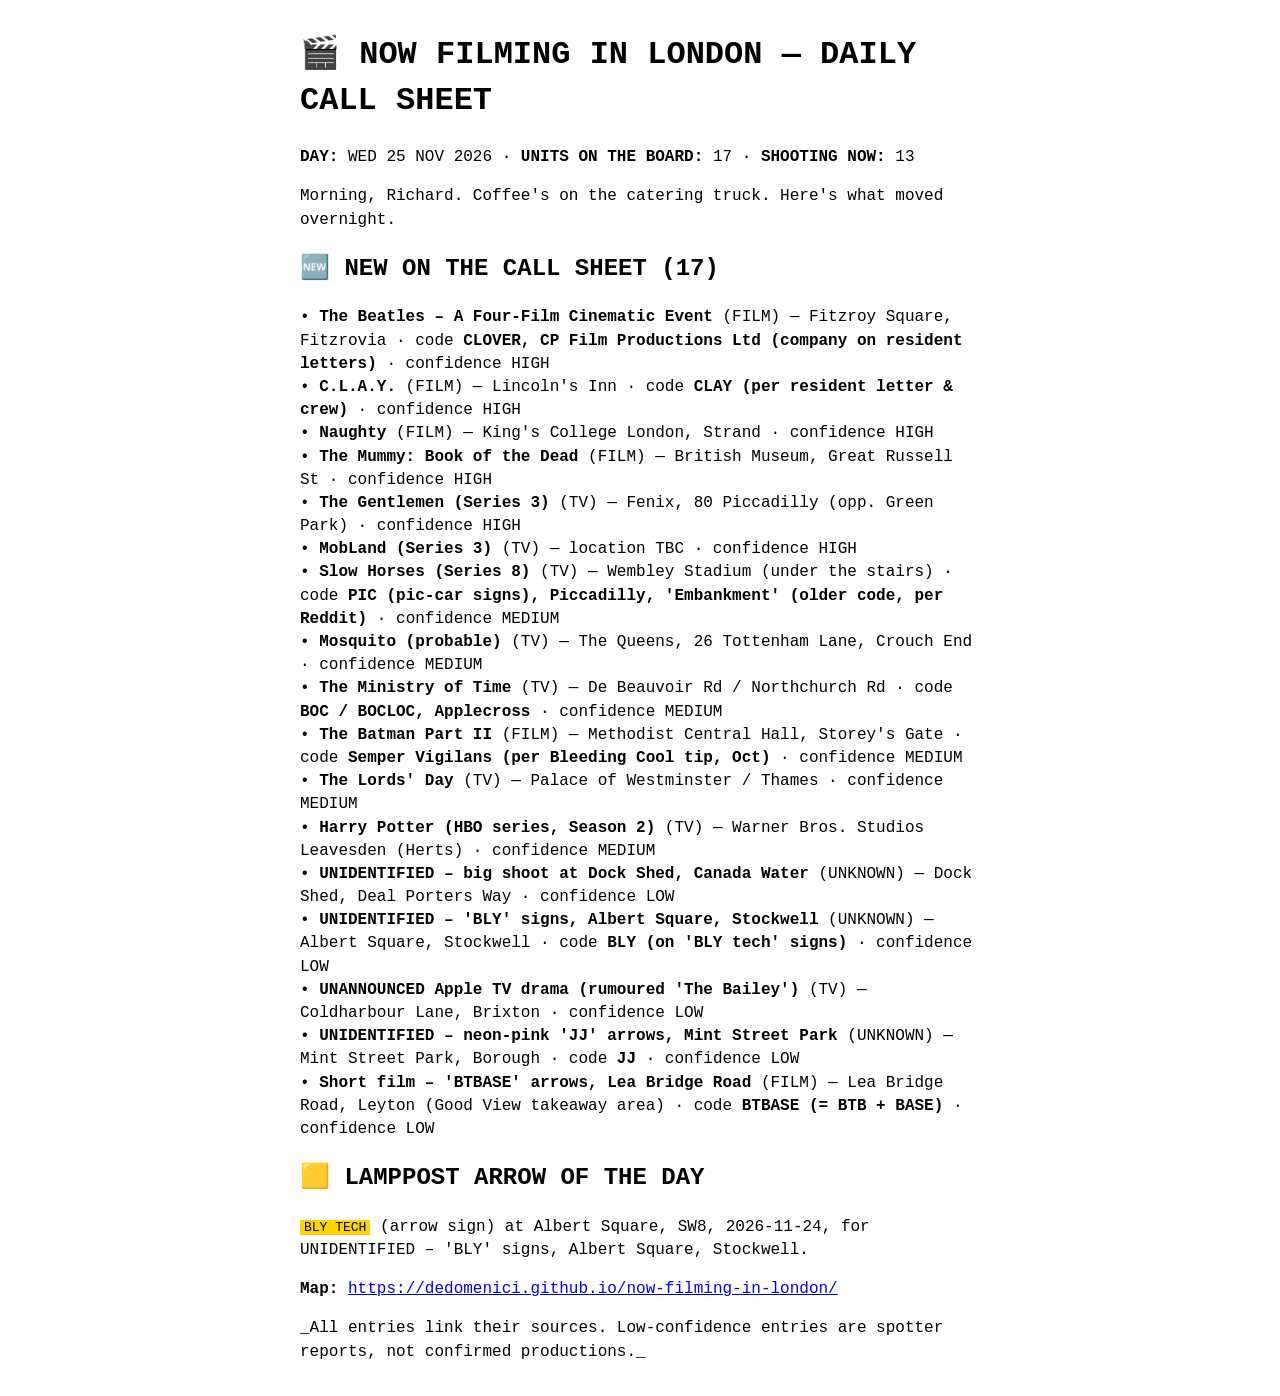
==== data/digest-latest.html @ 54642a6c "Now Filming in London: call-sheet map, data, digest" ====
<!doctype html><meta charset=utf-8><title>Now Filming in London – digest</title>
<body style="font-family:'Courier Prime',Courier,monospace;max-width:680px;margin:2em auto;line-height:1.45">
<h1>🎬 NOW FILMING IN LONDON — DAILY CALL SHEET</h1>
<p><b>DAY:</b> WED 25 NOV 2026 · <b>UNITS ON THE BOARD:</b> 17 · <b>SHOOTING NOW:</b> 13</p>
<p>Morning, Richard. Coffee&#x27;s on the catering truck. Here&#x27;s what moved overnight.</p>
<h2>🆕 NEW ON THE CALL SHEET (17)</h2>
<div>• <b>The Beatles – A Four-Film Cinematic Event</b> (FILM) — Fitzroy Square, Fitzrovia · code <b>CLOVER, CP Film Productions Ltd (company on resident letters)</b> · confidence HIGH</div>
<div>• <b>C.L.A.Y.</b> (FILM) — Lincoln&#x27;s Inn · code <b>CLAY (per resident letter &amp; crew)</b> · confidence HIGH</div>
<div>• <b>Naughty</b> (FILM) — King&#x27;s College London, Strand · confidence HIGH</div>
<div>• <b>The Mummy: Book of the Dead</b> (FILM) — British Museum, Great Russell St · confidence HIGH</div>
<div>• <b>The Gentlemen (Series 3)</b> (TV) — Fenix, 80 Piccadilly (opp. Green Park) · confidence HIGH</div>
<div>• <b>MobLand (Series 3)</b> (TV) — location TBC · confidence HIGH</div>
<div>• <b>Slow Horses (Series 8)</b> (TV) — Wembley Stadium (under the stairs) · code <b>PIC (pic-car signs), Piccadilly, &#x27;Embankment&#x27; (older code, per Reddit)</b> · confidence MEDIUM</div>
<div>• <b>Mosquito (probable)</b> (TV) — The Queens, 26 Tottenham Lane, Crouch End · confidence MEDIUM</div>
<div>• <b>The Ministry of Time</b> (TV) — De Beauvoir Rd / Northchurch Rd · code <b>BOC / BOCLOC, Applecross</b> · confidence MEDIUM</div>
<div>• <b>The Batman Part II</b> (FILM) — Methodist Central Hall, Storey&#x27;s Gate · code <b>Semper Vigilans (per Bleeding Cool tip, Oct)</b> · confidence MEDIUM</div>
<div>• <b>The Lords&#x27; Day</b> (TV) — Palace of Westminster / Thames · confidence MEDIUM</div>
<div>• <b>Harry Potter (HBO series, Season 2)</b> (TV) — Warner Bros. Studios Leavesden (Herts) · confidence MEDIUM</div>
<div>• <b>UNIDENTIFIED – big shoot at Dock Shed, Canada Water</b> (UNKNOWN) — Dock Shed, Deal Porters Way · confidence LOW</div>
<div>• <b>UNIDENTIFIED – &#x27;BLY&#x27; signs, Albert Square, Stockwell</b> (UNKNOWN) — Albert Square, Stockwell · code <b>BLY (on &#x27;BLY tech&#x27; signs)</b> · confidence LOW</div>
<div>• <b>UNANNOUNCED Apple TV drama (rumoured &#x27;The Bailey&#x27;)</b> (TV) — Coldharbour Lane, Brixton · confidence LOW</div>
<div>• <b>UNIDENTIFIED – neon-pink &#x27;JJ&#x27; arrows, Mint Street Park</b> (UNKNOWN) — Mint Street Park, Borough · code <b>JJ</b> · confidence LOW</div>
<div>• <b>Short film – &#x27;BTBASE&#x27; arrows, Lea Bridge Road</b> (FILM) — Lea Bridge Road, Leyton (Good View takeaway area) · code <b>BTBASE (= BTB + BASE)</b> · confidence LOW</div>
<h2>🟨 LAMPPOST ARROW OF THE DAY</h2>
<p><code style='background:#ffd400;padding:0 4px'>BLY TECH</code> (arrow sign) at Albert Square, SW8, 2026-11-24, for UNIDENTIFIED – &#x27;BLY&#x27; signs, Albert Square, Stockwell.</p>
<p><b>Map:</b> <a href='https://dedomenici.github.io/now-filming-in-london/'>https://dedomenici.github.io/now-filming-in-london/</a></p>
<p>_All entries link their sources. Low-confidence entries are spotter reports, not confirmed productions._</p>
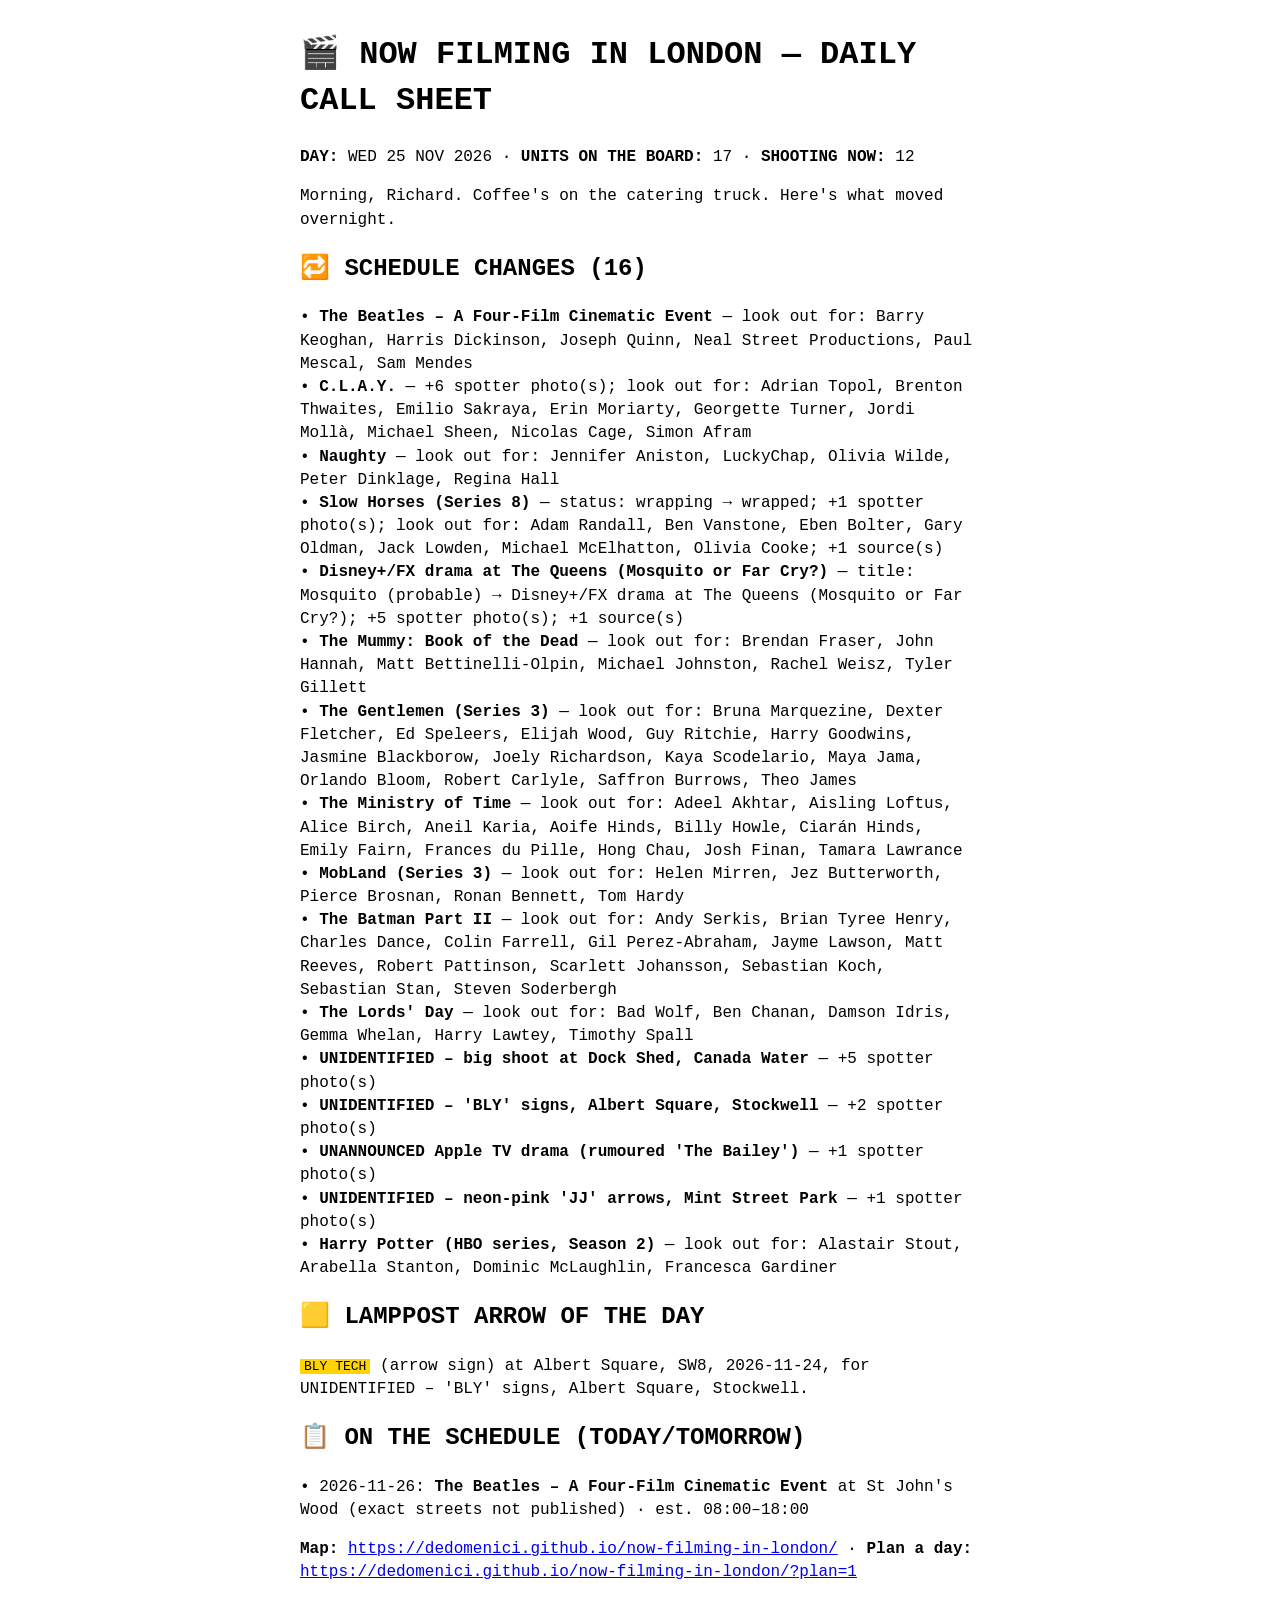
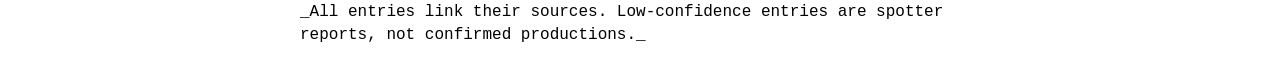
==== commit 71294836: "Itinerary planner (movement order, route, print/copy/share), cast & crew look-out, timings + crowdso" ====
--- a/data/digest-latest.html
+++ b/data/digest-latest.html
@@ -1,27 +1,28 @@
 <!doctype html><meta charset=utf-8><title>Now Filming in London – digest</title>
 <body style="font-family:'Courier Prime',Courier,monospace;max-width:680px;margin:2em auto;line-height:1.45">
 <h1>🎬 NOW FILMING IN LONDON — DAILY CALL SHEET</h1>
-<p><b>DAY:</b> WED 25 NOV 2026 · <b>UNITS ON THE BOARD:</b> 17 · <b>SHOOTING NOW:</b> 13</p>
+<p><b>DAY:</b> WED 25 NOV 2026 · <b>UNITS ON THE BOARD:</b> 17 · <b>SHOOTING NOW:</b> 12</p>
 <p>Morning, Richard. Coffee&#x27;s on the catering truck. Here&#x27;s what moved overnight.</p>
-<h2>🆕 NEW ON THE CALL SHEET (17)</h2>
-<div>• <b>The Beatles – A Four-Film Cinematic Event</b> (FILM) — Fitzroy Square, Fitzrovia · code <b>CLOVER, CP Film Productions Ltd (company on resident letters)</b> · confidence HIGH</div>
-<div>• <b>C.L.A.Y.</b> (FILM) — Lincoln&#x27;s Inn · code <b>CLAY (per resident letter &amp; crew)</b> · confidence HIGH</div>
-<div>• <b>Naughty</b> (FILM) — King&#x27;s College London, Strand · confidence HIGH</div>
-<div>• <b>The Mummy: Book of the Dead</b> (FILM) — British Museum, Great Russell St · confidence HIGH</div>
-<div>• <b>The Gentlemen (Series 3)</b> (TV) — Fenix, 80 Piccadilly (opp. Green Park) · confidence HIGH</div>
-<div>• <b>MobLand (Series 3)</b> (TV) — location TBC · confidence HIGH</div>
-<div>• <b>Slow Horses (Series 8)</b> (TV) — Wembley Stadium (under the stairs) · code <b>PIC (pic-car signs), Piccadilly, &#x27;Embankment&#x27; (older code, per Reddit)</b> · confidence MEDIUM</div>
-<div>• <b>Mosquito (probable)</b> (TV) — The Queens, 26 Tottenham Lane, Crouch End · confidence MEDIUM</div>
-<div>• <b>The Ministry of Time</b> (TV) — De Beauvoir Rd / Northchurch Rd · code <b>BOC / BOCLOC, Applecross</b> · confidence MEDIUM</div>
-<div>• <b>The Batman Part II</b> (FILM) — Methodist Central Hall, Storey&#x27;s Gate · code <b>Semper Vigilans (per Bleeding Cool tip, Oct)</b> · confidence MEDIUM</div>
-<div>• <b>The Lords&#x27; Day</b> (TV) — Palace of Westminster / Thames · confidence MEDIUM</div>
-<div>• <b>Harry Potter (HBO series, Season 2)</b> (TV) — Warner Bros. Studios Leavesden (Herts) · confidence MEDIUM</div>
-<div>• <b>UNIDENTIFIED – big shoot at Dock Shed, Canada Water</b> (UNKNOWN) — Dock Shed, Deal Porters Way · confidence LOW</div>
-<div>• <b>UNIDENTIFIED – &#x27;BLY&#x27; signs, Albert Square, Stockwell</b> (UNKNOWN) — Albert Square, Stockwell · code <b>BLY (on &#x27;BLY tech&#x27; signs)</b> · confidence LOW</div>
-<div>• <b>UNANNOUNCED Apple TV drama (rumoured &#x27;The Bailey&#x27;)</b> (TV) — Coldharbour Lane, Brixton · confidence LOW</div>
-<div>• <b>UNIDENTIFIED – neon-pink &#x27;JJ&#x27; arrows, Mint Street Park</b> (UNKNOWN) — Mint Street Park, Borough · code <b>JJ</b> · confidence LOW</div>
-<div>• <b>Short film – &#x27;BTBASE&#x27; arrows, Lea Bridge Road</b> (FILM) — Lea Bridge Road, Leyton (Good View takeaway area) · code <b>BTBASE (= BTB + BASE)</b> · confidence LOW</div>
+<h2>🔁 SCHEDULE CHANGES (16)</h2>
+<div>• <b>The Beatles – A Four-Film Cinematic Event</b> — look out for: Barry Keoghan, Harris Dickinson, Joseph Quinn, Neal Street Productions, Paul Mescal, Sam Mendes</div>
+<div>• <b>C.L.A.Y.</b> — +6 spotter photo(s); look out for: Adrian Topol, Brenton Thwaites, Emilio Sakraya, Erin Moriarty, Georgette Turner, Jordi Mollà, Michael Sheen, Nicolas Cage, Simon Afram</div>
+<div>• <b>Naughty</b> — look out for: Jennifer Aniston, LuckyChap, Olivia Wilde, Peter Dinklage, Regina Hall</div>
+<div>• <b>Slow Horses (Series 8)</b> — status: wrapping → wrapped; +1 spotter photo(s); look out for: Adam Randall, Ben Vanstone, Eben Bolter, Gary Oldman, Jack Lowden, Michael McElhatton, Olivia Cooke; +1 source(s)</div>
+<div>• <b>Disney+/FX drama at The Queens (Mosquito or Far Cry?)</b> — title: Mosquito (probable) → Disney+/FX drama at The Queens (Mosquito or Far Cry?); +5 spotter photo(s); +1 source(s)</div>
+<div>• <b>The Mummy: Book of the Dead</b> — look out for: Brendan Fraser, John Hannah, Matt Bettinelli-Olpin, Michael Johnston, Rachel Weisz, Tyler Gillett</div>
+<div>• <b>The Gentlemen (Series 3)</b> — look out for: Bruna Marquezine, Dexter Fletcher, Ed Speleers, Elijah Wood, Guy Ritchie, Harry Goodwins, Jasmine Blackborow, Joely Richardson, Kaya Scodelario, Maya Jama, Orlando Bloom, Robert Carlyle, Saffron Burrows, Theo James</div>
+<div>• <b>The Ministry of Time</b> — look out for: Adeel Akhtar, Aisling Loftus, Alice Birch, Aneil Karia, Aoife Hinds, Billy Howle, Ciarán Hinds, Emily Fairn, Frances du Pille, Hong Chau, Josh Finan, Tamara Lawrance</div>
+<div>• <b>MobLand (Series 3)</b> — look out for: Helen Mirren, Jez Butterworth, Pierce Brosnan, Ronan Bennett, Tom Hardy</div>
+<div>• <b>The Batman Part II</b> — look out for: Andy Serkis, Brian Tyree Henry, Charles Dance, Colin Farrell, Gil Perez-Abraham, Jayme Lawson, Matt Reeves, Robert Pattinson, Scarlett Johansson, Sebastian Koch, Sebastian Stan, Steven Soderbergh</div>
+<div>• <b>The Lords&#x27; Day</b> — look out for: Bad Wolf, Ben Chanan, Damson Idris, Gemma Whelan, Harry Lawtey, Timothy Spall</div>
+<div>• <b>UNIDENTIFIED – big shoot at Dock Shed, Canada Water</b> — +5 spotter photo(s)</div>
+<div>• <b>UNIDENTIFIED – &#x27;BLY&#x27; signs, Albert Square, Stockwell</b> — +2 spotter photo(s)</div>
+<div>• <b>UNANNOUNCED Apple TV drama (rumoured &#x27;The Bailey&#x27;)</b> — +1 spotter photo(s)</div>
+<div>• <b>UNIDENTIFIED – neon-pink &#x27;JJ&#x27; arrows, Mint Street Park</b> — +1 spotter photo(s)</div>
+<div>• <b>Harry Potter (HBO series, Season 2)</b> — look out for: Alastair Stout, Arabella Stanton, Dominic McLaughlin, Francesca Gardiner</div>
 <h2>🟨 LAMPPOST ARROW OF THE DAY</h2>
 <p><code style='background:#ffd400;padding:0 4px'>BLY TECH</code> (arrow sign) at Albert Square, SW8, 2026-11-24, for UNIDENTIFIED – &#x27;BLY&#x27; signs, Albert Square, Stockwell.</p>
-<p><b>Map:</b> <a href='https://dedomenici.github.io/now-filming-in-london/'>https://dedomenici.github.io/now-filming-in-london/</a></p>
+<h2>📋 ON THE SCHEDULE (TODAY/TOMORROW)</h2>
+<div>• 2026-11-26: <b>The Beatles – A Four-Film Cinematic Event</b> at St John&#x27;s Wood (exact streets not published) · est. 08:00–18:00</div>
+<p><b>Map:</b> <a href='https://dedomenici.github.io/now-filming-in-london/'>https://dedomenici.github.io/now-filming-in-london/</a> · <b>Plan a day:</b> <a href='https://dedomenici.github.io/now-filming-in-london/?plan=1'>https://dedomenici.github.io/now-filming-in-london/?plan=1</a></p>
 <p>_All entries link their sources. Low-confidence entries are spotter reports, not confirmed productions._</p>
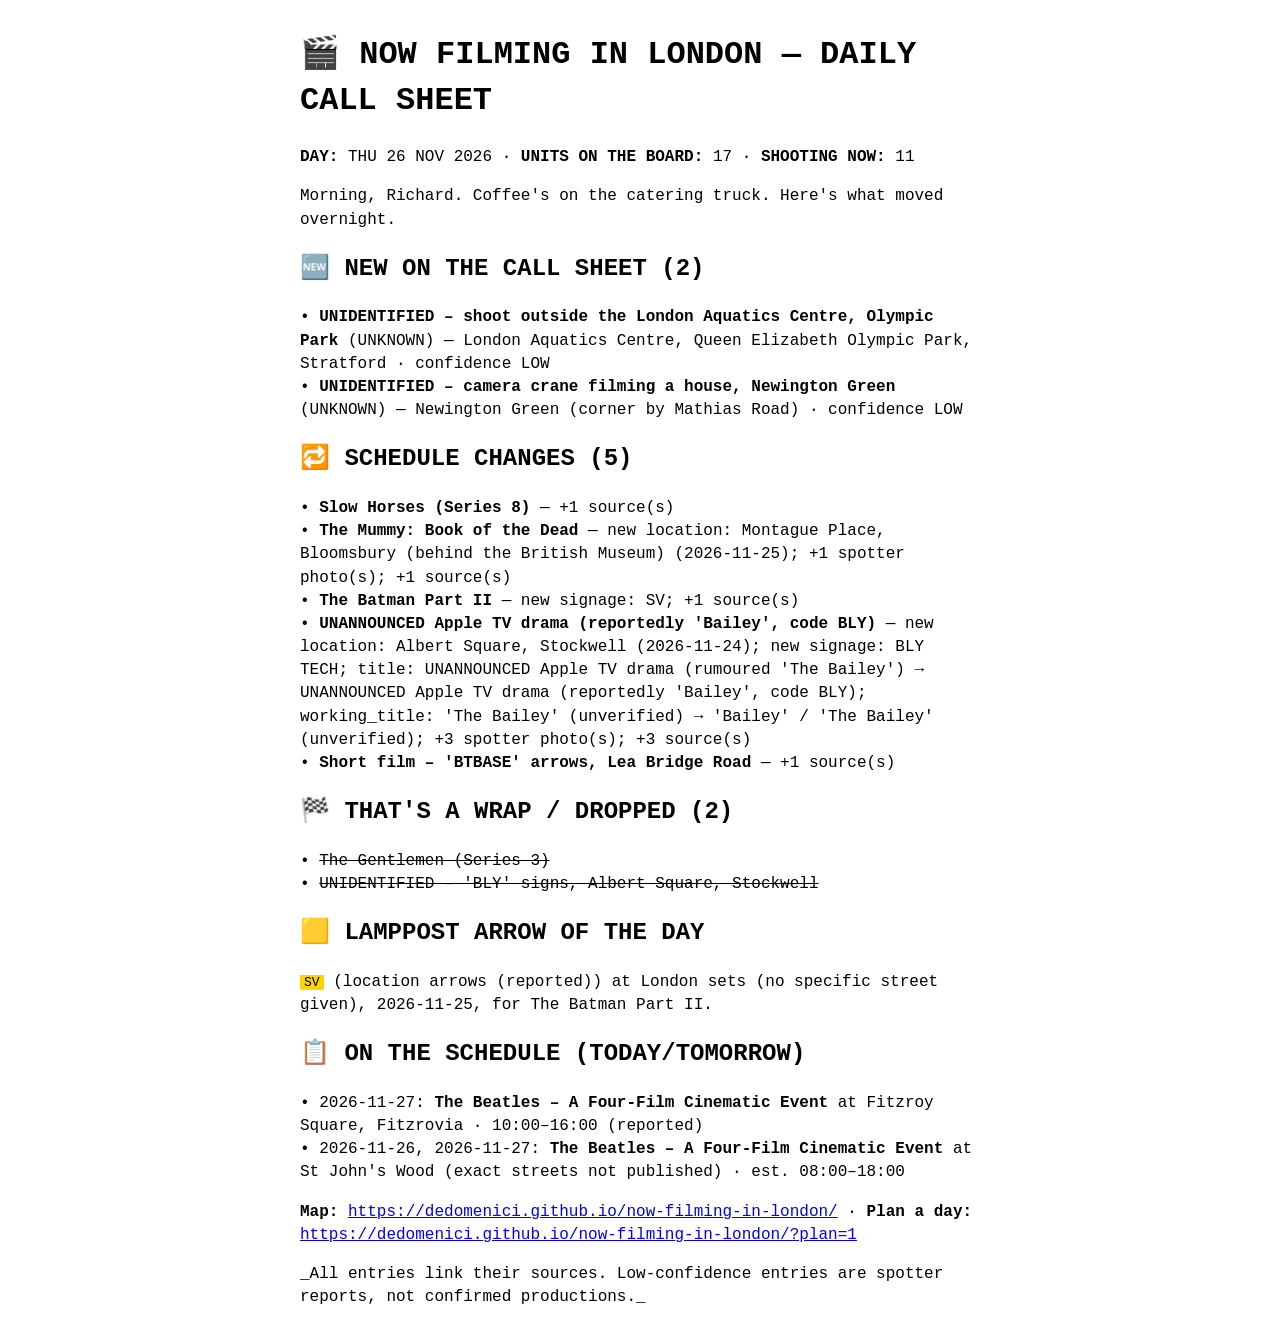
==== commit dd65a0c8: "Daily call sheet 2026-11-26" ====
--- a/data/digest-latest.html
+++ b/data/digest-latest.html
@@ -1,28 +1,24 @@
 <!doctype html><meta charset=utf-8><title>Now Filming in London – digest</title>
 <body style="font-family:'Courier Prime',Courier,monospace;max-width:680px;margin:2em auto;line-height:1.45">
 <h1>🎬 NOW FILMING IN LONDON — DAILY CALL SHEET</h1>
-<p><b>DAY:</b> WED 25 NOV 2026 · <b>UNITS ON THE BOARD:</b> 17 · <b>SHOOTING NOW:</b> 12</p>
+<p><b>DAY:</b> THU 26 NOV 2026 · <b>UNITS ON THE BOARD:</b> 17 · <b>SHOOTING NOW:</b> 11</p>
 <p>Morning, Richard. Coffee&#x27;s on the catering truck. Here&#x27;s what moved overnight.</p>
-<h2>🔁 SCHEDULE CHANGES (16)</h2>
-<div>• <b>The Beatles – A Four-Film Cinematic Event</b> — look out for: Barry Keoghan, Harris Dickinson, Joseph Quinn, Neal Street Productions, Paul Mescal, Sam Mendes</div>
-<div>• <b>C.L.A.Y.</b> — +6 spotter photo(s); look out for: Adrian Topol, Brenton Thwaites, Emilio Sakraya, Erin Moriarty, Georgette Turner, Jordi Mollà, Michael Sheen, Nicolas Cage, Simon Afram</div>
-<div>• <b>Naughty</b> — look out for: Jennifer Aniston, LuckyChap, Olivia Wilde, Peter Dinklage, Regina Hall</div>
-<div>• <b>Slow Horses (Series 8)</b> — status: wrapping → wrapped; +1 spotter photo(s); look out for: Adam Randall, Ben Vanstone, Eben Bolter, Gary Oldman, Jack Lowden, Michael McElhatton, Olivia Cooke; +1 source(s)</div>
-<div>• <b>Disney+/FX drama at The Queens (Mosquito or Far Cry?)</b> — title: Mosquito (probable) → Disney+/FX drama at The Queens (Mosquito or Far Cry?); +5 spotter photo(s); +1 source(s)</div>
-<div>• <b>The Mummy: Book of the Dead</b> — look out for: Brendan Fraser, John Hannah, Matt Bettinelli-Olpin, Michael Johnston, Rachel Weisz, Tyler Gillett</div>
-<div>• <b>The Gentlemen (Series 3)</b> — look out for: Bruna Marquezine, Dexter Fletcher, Ed Speleers, Elijah Wood, Guy Ritchie, Harry Goodwins, Jasmine Blackborow, Joely Richardson, Kaya Scodelario, Maya Jama, Orlando Bloom, Robert Carlyle, Saffron Burrows, Theo James</div>
-<div>• <b>The Ministry of Time</b> — look out for: Adeel Akhtar, Aisling Loftus, Alice Birch, Aneil Karia, Aoife Hinds, Billy Howle, Ciarán Hinds, Emily Fairn, Frances du Pille, Hong Chau, Josh Finan, Tamara Lawrance</div>
-<div>• <b>MobLand (Series 3)</b> — look out for: Helen Mirren, Jez Butterworth, Pierce Brosnan, Ronan Bennett, Tom Hardy</div>
-<div>• <b>The Batman Part II</b> — look out for: Andy Serkis, Brian Tyree Henry, Charles Dance, Colin Farrell, Gil Perez-Abraham, Jayme Lawson, Matt Reeves, Robert Pattinson, Scarlett Johansson, Sebastian Koch, Sebastian Stan, Steven Soderbergh</div>
-<div>• <b>The Lords&#x27; Day</b> — look out for: Bad Wolf, Ben Chanan, Damson Idris, Gemma Whelan, Harry Lawtey, Timothy Spall</div>
-<div>• <b>UNIDENTIFIED – big shoot at Dock Shed, Canada Water</b> — +5 spotter photo(s)</div>
-<div>• <b>UNIDENTIFIED – &#x27;BLY&#x27; signs, Albert Square, Stockwell</b> — +2 spotter photo(s)</div>
-<div>• <b>UNANNOUNCED Apple TV drama (rumoured &#x27;The Bailey&#x27;)</b> — +1 spotter photo(s)</div>
-<div>• <b>UNIDENTIFIED – neon-pink &#x27;JJ&#x27; arrows, Mint Street Park</b> — +1 spotter photo(s)</div>
-<div>• <b>Harry Potter (HBO series, Season 2)</b> — look out for: Alastair Stout, Arabella Stanton, Dominic McLaughlin, Francesca Gardiner</div>
+<h2>🆕 NEW ON THE CALL SHEET (2)</h2>
+<div>• <b>UNIDENTIFIED – shoot outside the London Aquatics Centre, Olympic Park</b> (UNKNOWN) — London Aquatics Centre, Queen Elizabeth Olympic Park, Stratford · confidence LOW</div>
+<div>• <b>UNIDENTIFIED – camera crane filming a house, Newington Green</b> (UNKNOWN) — Newington Green (corner by Mathias Road) · confidence LOW</div>
+<h2>🔁 SCHEDULE CHANGES (5)</h2>
+<div>• <b>Slow Horses (Series 8)</b> — +1 source(s)</div>
+<div>• <b>The Mummy: Book of the Dead</b> — new location: Montague Place, Bloomsbury (behind the British Museum) (2026-11-25); +1 spotter photo(s); +1 source(s)</div>
+<div>• <b>The Batman Part II</b> — new signage: SV; +1 source(s)</div>
+<div>• <b>UNANNOUNCED Apple TV drama (reportedly &#x27;Bailey&#x27;, code BLY)</b> — new location: Albert Square, Stockwell (2026-11-24); new signage: BLY TECH; title: UNANNOUNCED Apple TV drama (rumoured &#x27;The Bailey&#x27;) → UNANNOUNCED Apple TV drama (reportedly &#x27;Bailey&#x27;, code BLY); working_title: &#x27;The Bailey&#x27; (unverified) → &#x27;Bailey&#x27; / &#x27;The Bailey&#x27; (unverified); +3 spotter photo(s); +3 source(s)</div>
+<div>• <b>Short film – &#x27;BTBASE&#x27; arrows, Lea Bridge Road</b> — +1 source(s)</div>
+<h2>🏁 THAT&#x27;S A WRAP / DROPPED (2)</h2>
+<div>• <s>The Gentlemen (Series 3)</s></div>
+<div>• <s>UNIDENTIFIED – &#x27;BLY&#x27; signs, Albert Square, Stockwell</s></div>
 <h2>🟨 LAMPPOST ARROW OF THE DAY</h2>
-<p><code style='background:#ffd400;padding:0 4px'>BLY TECH</code> (arrow sign) at Albert Square, SW8, 2026-11-24, for UNIDENTIFIED – &#x27;BLY&#x27; signs, Albert Square, Stockwell.</p>
+<p><code style='background:#ffd400;padding:0 4px'>SV</code> (location arrows (reported)) at London sets (no specific street given), 2026-11-25, for The Batman Part II.</p>
 <h2>📋 ON THE SCHEDULE (TODAY/TOMORROW)</h2>
-<div>• 2026-11-26: <b>The Beatles – A Four-Film Cinematic Event</b> at St John&#x27;s Wood (exact streets not published) · est. 08:00–18:00</div>
+<div>• 2026-11-27: <b>The Beatles – A Four-Film Cinematic Event</b> at Fitzroy Square, Fitzrovia · 10:00–16:00 (reported)</div>
+<div>• 2026-11-26, 2026-11-27: <b>The Beatles – A Four-Film Cinematic Event</b> at St John&#x27;s Wood (exact streets not published) · est. 08:00–18:00</div>
 <p><b>Map:</b> <a href='https://dedomenici.github.io/now-filming-in-london/'>https://dedomenici.github.io/now-filming-in-london/</a> · <b>Plan a day:</b> <a href='https://dedomenici.github.io/now-filming-in-london/?plan=1'>https://dedomenici.github.io/now-filming-in-london/?plan=1</a></p>
 <p>_All entries link their sources. Low-confidence entries are spotter reports, not confirmed productions._</p>
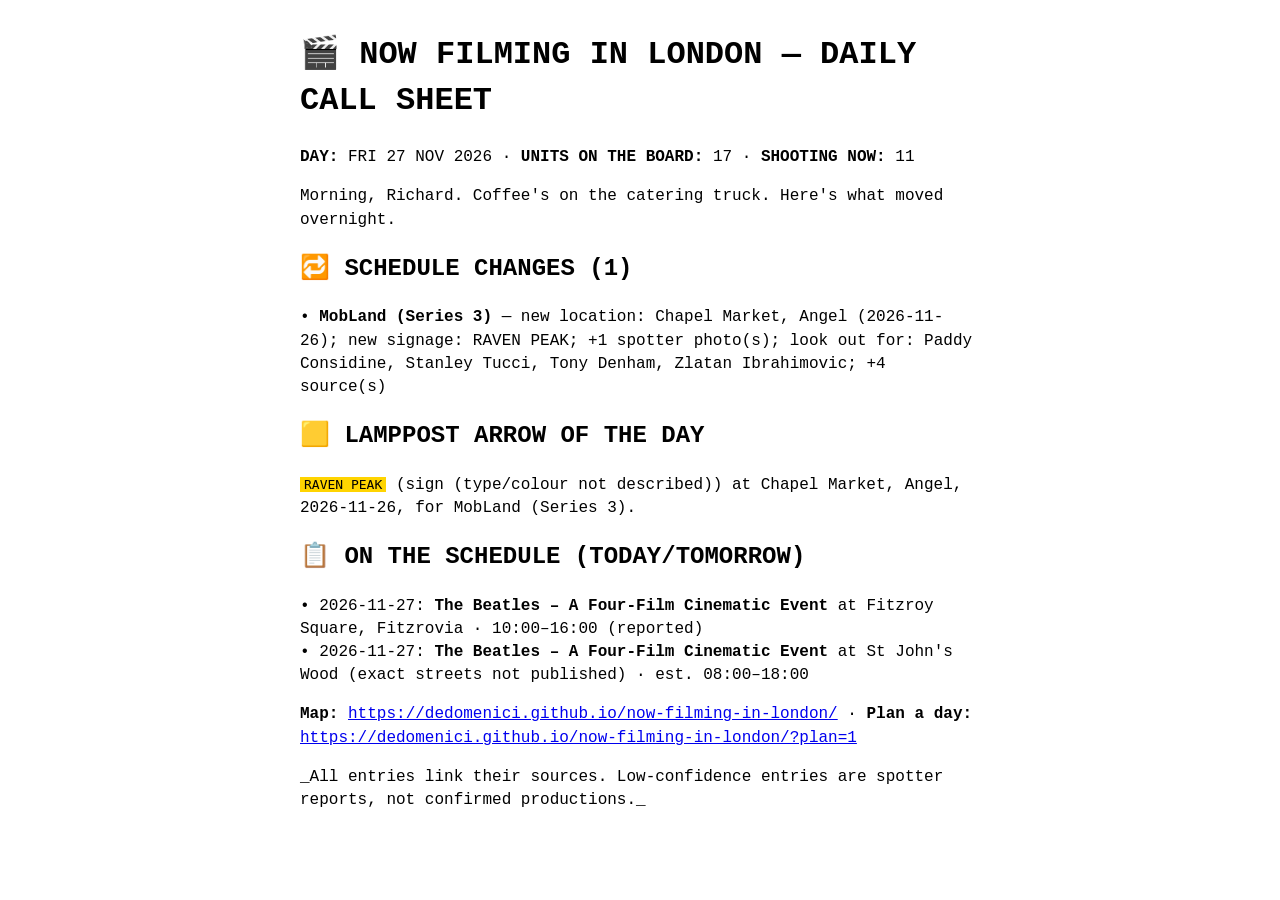
==== commit 3221a712: "Daily call sheet 2026-11-27" ====
--- a/data/digest-latest.html
+++ b/data/digest-latest.html
@@ -1,24 +1,14 @@
 <!doctype html><meta charset=utf-8><title>Now Filming in London – digest</title>
 <body style="font-family:'Courier Prime',Courier,monospace;max-width:680px;margin:2em auto;line-height:1.45">
 <h1>🎬 NOW FILMING IN LONDON — DAILY CALL SHEET</h1>
-<p><b>DAY:</b> THU 26 NOV 2026 · <b>UNITS ON THE BOARD:</b> 17 · <b>SHOOTING NOW:</b> 11</p>
+<p><b>DAY:</b> FRI 27 NOV 2026 · <b>UNITS ON THE BOARD:</b> 17 · <b>SHOOTING NOW:</b> 11</p>
 <p>Morning, Richard. Coffee&#x27;s on the catering truck. Here&#x27;s what moved overnight.</p>
-<h2>🆕 NEW ON THE CALL SHEET (2)</h2>
-<div>• <b>UNIDENTIFIED – shoot outside the London Aquatics Centre, Olympic Park</b> (UNKNOWN) — London Aquatics Centre, Queen Elizabeth Olympic Park, Stratford · confidence LOW</div>
-<div>• <b>UNIDENTIFIED – camera crane filming a house, Newington Green</b> (UNKNOWN) — Newington Green (corner by Mathias Road) · confidence LOW</div>
-<h2>🔁 SCHEDULE CHANGES (5)</h2>
-<div>• <b>Slow Horses (Series 8)</b> — +1 source(s)</div>
-<div>• <b>The Mummy: Book of the Dead</b> — new location: Montague Place, Bloomsbury (behind the British Museum) (2026-11-25); +1 spotter photo(s); +1 source(s)</div>
-<div>• <b>The Batman Part II</b> — new signage: SV; +1 source(s)</div>
-<div>• <b>UNANNOUNCED Apple TV drama (reportedly &#x27;Bailey&#x27;, code BLY)</b> — new location: Albert Square, Stockwell (2026-11-24); new signage: BLY TECH; title: UNANNOUNCED Apple TV drama (rumoured &#x27;The Bailey&#x27;) → UNANNOUNCED Apple TV drama (reportedly &#x27;Bailey&#x27;, code BLY); working_title: &#x27;The Bailey&#x27; (unverified) → &#x27;Bailey&#x27; / &#x27;The Bailey&#x27; (unverified); +3 spotter photo(s); +3 source(s)</div>
-<div>• <b>Short film – &#x27;BTBASE&#x27; arrows, Lea Bridge Road</b> — +1 source(s)</div>
-<h2>🏁 THAT&#x27;S A WRAP / DROPPED (2)</h2>
-<div>• <s>The Gentlemen (Series 3)</s></div>
-<div>• <s>UNIDENTIFIED – &#x27;BLY&#x27; signs, Albert Square, Stockwell</s></div>
+<h2>🔁 SCHEDULE CHANGES (1)</h2>
+<div>• <b>MobLand (Series 3)</b> — new location: Chapel Market, Angel (2026-11-26); new signage: RAVEN PEAK; +1 spotter photo(s); look out for: Paddy Considine, Stanley Tucci, Tony Denham, Zlatan Ibrahimovic; +4 source(s)</div>
 <h2>🟨 LAMPPOST ARROW OF THE DAY</h2>
-<p><code style='background:#ffd400;padding:0 4px'>SV</code> (location arrows (reported)) at London sets (no specific street given), 2026-11-25, for The Batman Part II.</p>
+<p><code style='background:#ffd400;padding:0 4px'>RAVEN PEAK</code> (sign (type/colour not described)) at Chapel Market, Angel, 2026-11-26, for MobLand (Series 3).</p>
 <h2>📋 ON THE SCHEDULE (TODAY/TOMORROW)</h2>
 <div>• 2026-11-27: <b>The Beatles – A Four-Film Cinematic Event</b> at Fitzroy Square, Fitzrovia · 10:00–16:00 (reported)</div>
-<div>• 2026-11-26, 2026-11-27: <b>The Beatles – A Four-Film Cinematic Event</b> at St John&#x27;s Wood (exact streets not published) · est. 08:00–18:00</div>
+<div>• 2026-11-27: <b>The Beatles – A Four-Film Cinematic Event</b> at St John&#x27;s Wood (exact streets not published) · est. 08:00–18:00</div>
 <p><b>Map:</b> <a href='https://dedomenici.github.io/now-filming-in-london/'>https://dedomenici.github.io/now-filming-in-london/</a> · <b>Plan a day:</b> <a href='https://dedomenici.github.io/now-filming-in-london/?plan=1'>https://dedomenici.github.io/now-filming-in-london/?plan=1</a></p>
 <p>_All entries link their sources. Low-confidence entries are spotter reports, not confirmed productions._</p>
